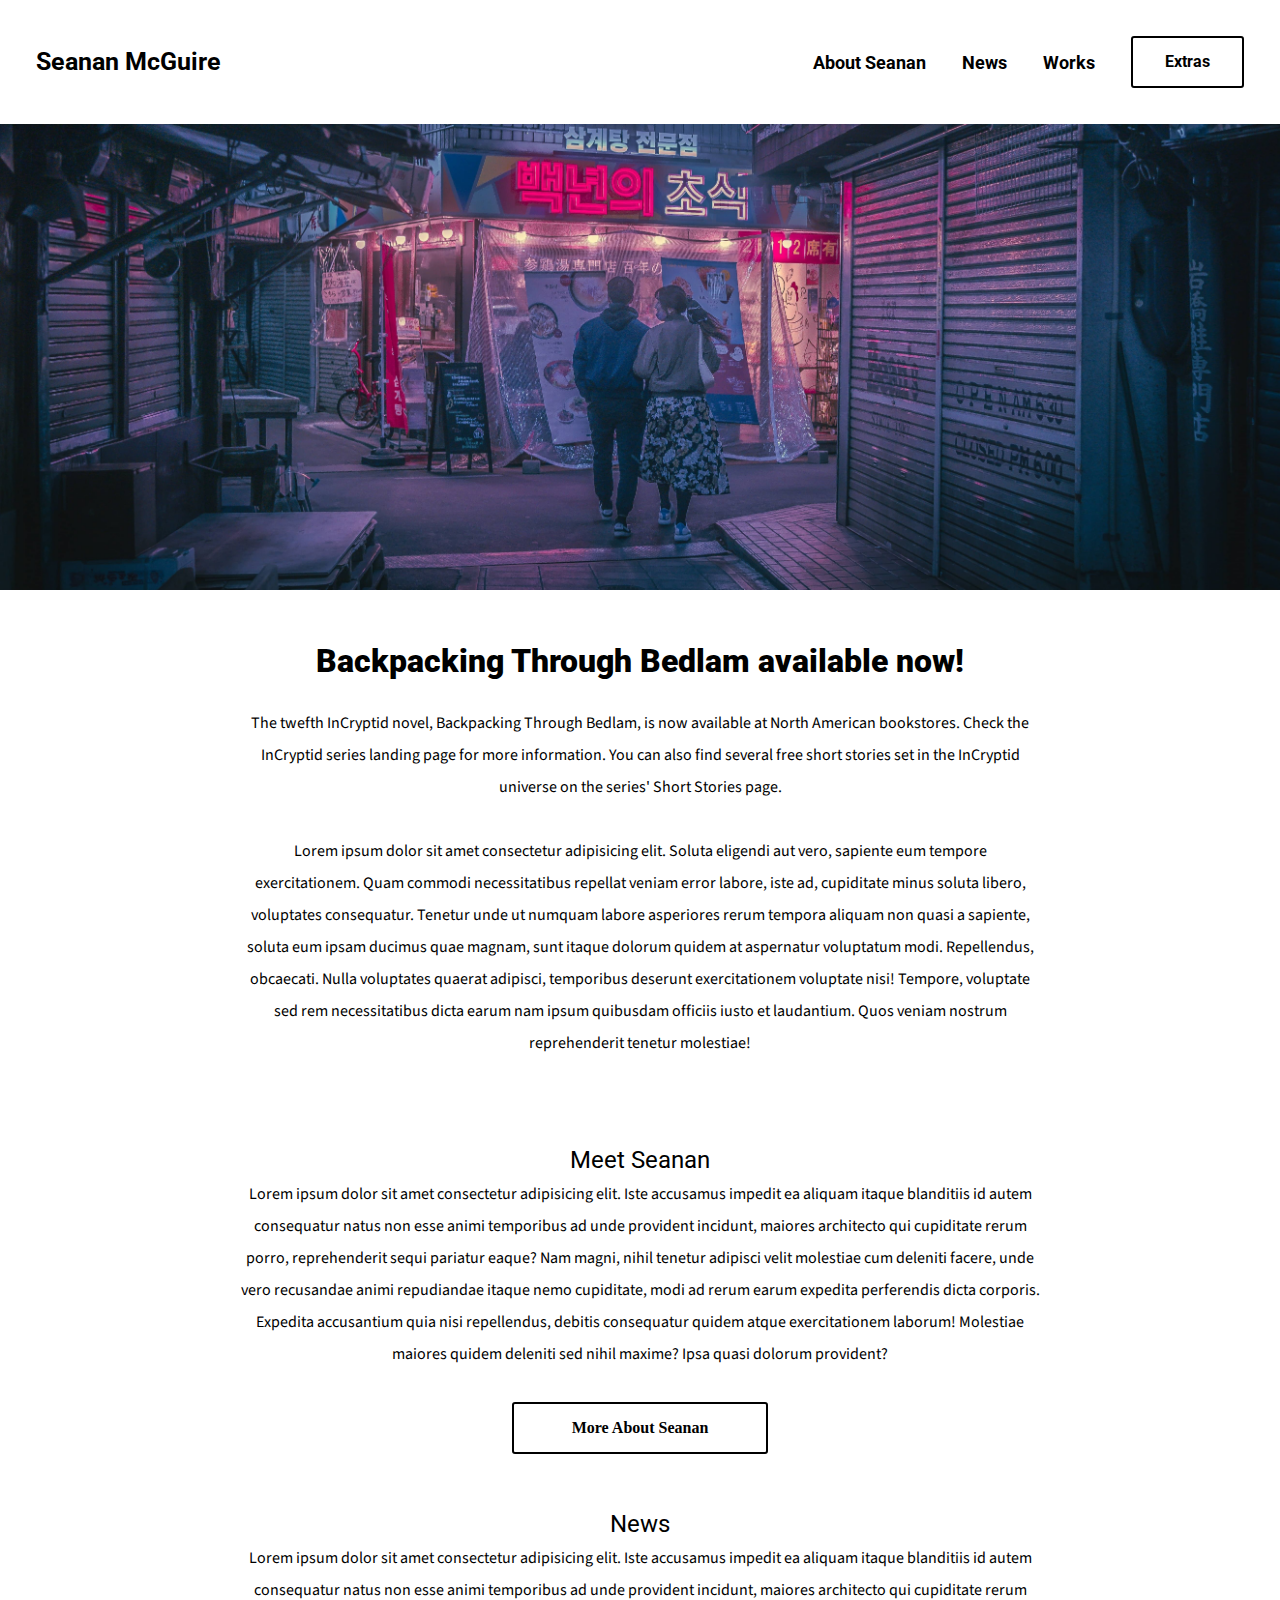
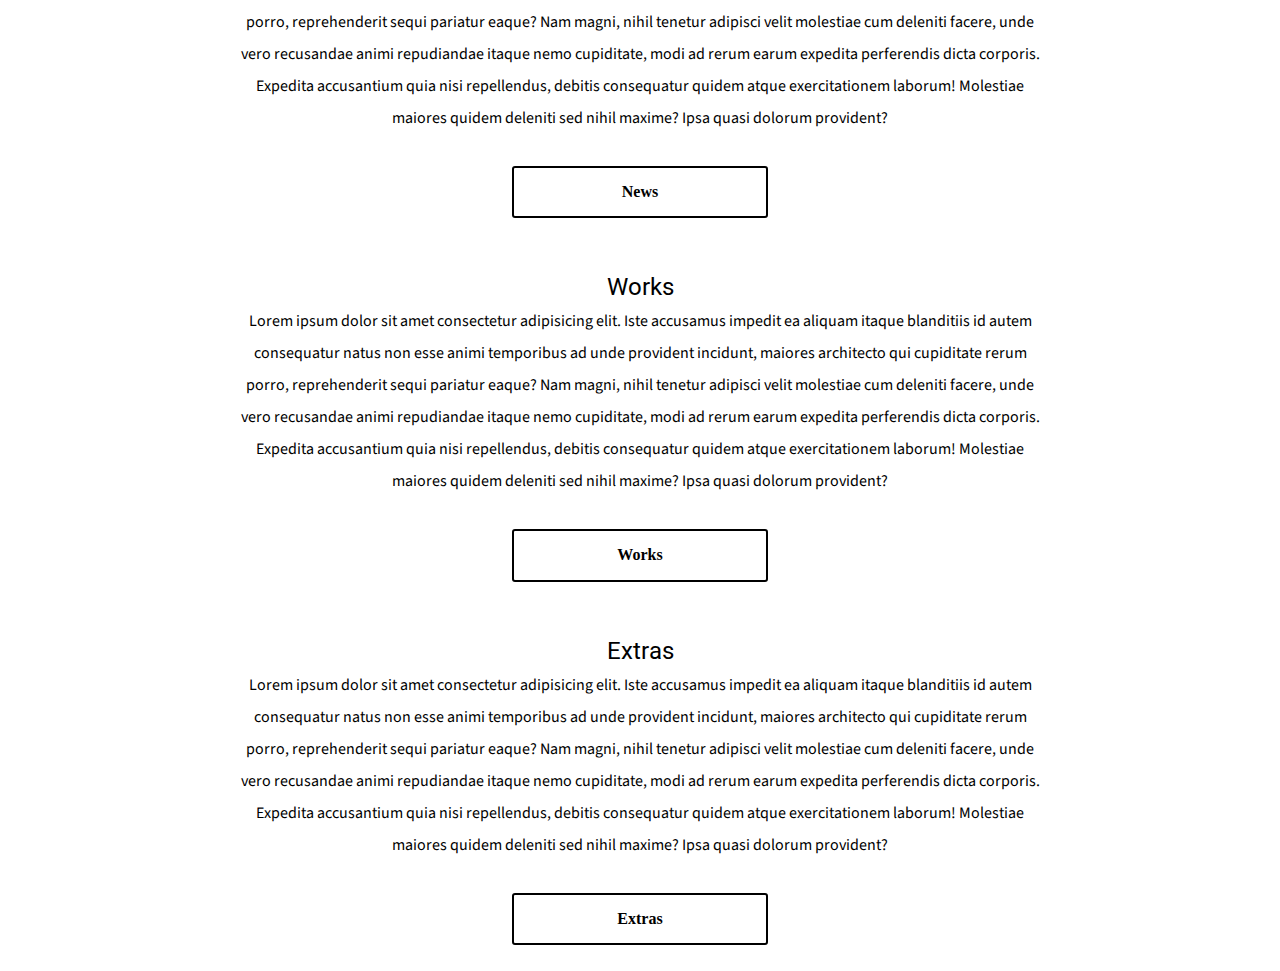
==== index.html @ 4445fff7 "more fonts added" ====
<!DOCTYPE html>
<html lang="en">
<head>
    <meta charset="UTF-8">
    <meta http-equiv="X-UA-Compatible" content="IE=edge">
    <meta name="viewport" content="width=device-width, initial-scale=1.0">
    <link rel="stylesheet" href="normalize.css">
    <link rel="stylesheet" href="style.css">
    <link rel="stylesheet" href="custom.css">
    <link rel="preconnect" href="https://fonts.googleapis.com">
    <link rel="preconnect" href="https://fonts.gstatic.com" crossorigin>
    <link href="https://fonts.googleapis.com/css2?family=Roboto:wght@400;900&family=Source+Sans+3:wght@300;400&display=swap" rel="stylesheet">
    <title>Seanan McGuire | Author</title>
</head>
<body>
    <div class="wrapper">
        
            <header>
                <div class="top-bar">
                    <h2 class="home"> <a href="index.html">Seanan McGuire</a></h2>
                    <nav class="desktop">
                        <li> <a href="about.html">About Seanan</a></li>
                        <li><a href="news.html">News</a></li>
                        <li><a href="works.html">Works</a></li>
                        <a href="extras.html"><button class="extras">Extras</button></a>
                    </nav>
                
              
        
                <!-- Hamburger for mobile layout -->
               
               <div class="hamburger-menu">
                   <input id="menu__toggle" type="checkbox" />
                      <label class="menu__btn" for="menu__toggle">
                         <span></span>
                      </label>
        
                      <ul class="menu__box">
                      <li><a class="menu__item" href="about.html">About Seanan</a></li>
                      <li><a class="menu__item" href="news.html">News</a></li>
                      <li><a class="menu__item" href="works.html">Works</a></li>
                      <li><a class="menu__item" href="extras.html">Extras</a></li>
                            </ul>
        
                      </div>
                    </div>
                
            </header>
        
            <section class="banners">
                <img src="assets/masahiro-miyagi-qCayic4GiwQ-unsplash.jpg" alt="backpacking book">
            </section>
    
            <section class="hero">
                <h1>Backpacking Through Bedlam available now!</h1>
                <p>The twefth InCryptid novel, Backpacking Through Bedlam, is now available at North American bookstores. Check the InCryptid series landing page for more information. You can also find several free short stories set in the InCryptid universe on the series' Short Stories page.</p>

                <p>Lorem ipsum dolor sit amet consectetur adipisicing elit. Soluta eligendi aut vero, sapiente eum tempore exercitationem. Quam commodi necessitatibus repellat veniam error labore, iste ad, cupiditate minus soluta libero, voluptates consequatur. Tenetur unde ut numquam labore asperiores rerum tempora aliquam non quasi a sapiente, soluta eum ipsam ducimus quae magnam, sunt itaque dolorum quidem at aspernatur voluptatum modi. Repellendus, obcaecati. Nulla voluptates quaerat adipisci, temporibus deserunt exercitationem voluptate nisi! Tempore, voluptate sed rem necessitatibus dicta earum nam ipsum quibusdam officiis iusto et laudantium. Quos veniam nostrum reprehenderit tenetur molestiae!</p>
            </section>
            <section class="hero">
                <h2>Meet Seanan</h2>
                <p>Lorem ipsum dolor sit amet consectetur adipisicing elit. Iste accusamus impedit ea aliquam itaque blanditiis id autem consequatur natus non esse animi temporibus ad unde provident incidunt, maiores architecto qui cupiditate rerum porro, reprehenderit sequi pariatur eaque? Nam magni, nihil tenetur adipisci velit molestiae cum deleniti facere, unde vero recusandae animi repudiandae itaque nemo cupiditate, modi ad rerum earum expedita perferendis dicta corporis. Expedita accusantium quia nisi repellendus, debitis consequatur quidem atque exercitationem laborum! Molestiae maiores quidem deleniti sed nihil maxime? Ipsa quasi dolorum provident?</p>
                <button class="linkage">More About Seanan</button>
            </section>
            <section class="hero">
                <h2>News</h2>
                <p>Lorem ipsum dolor sit amet consectetur adipisicing elit. Iste accusamus impedit ea aliquam itaque blanditiis id autem consequatur natus non esse animi temporibus ad unde provident incidunt, maiores architecto qui cupiditate rerum porro, reprehenderit sequi pariatur eaque? Nam magni, nihil tenetur adipisci velit molestiae cum deleniti facere, unde vero recusandae animi repudiandae itaque nemo cupiditate, modi ad rerum earum expedita perferendis dicta corporis. Expedita accusantium quia nisi repellendus, debitis consequatur quidem atque exercitationem laborum! Molestiae maiores quidem deleniti sed nihil maxime? Ipsa quasi dolorum provident?</p>
                <button class="linkage">News</button>
            </section>
            <section class="hero">
                <h2>Works</h2>
                <p>Lorem ipsum dolor sit amet consectetur adipisicing elit. Iste accusamus impedit ea aliquam itaque blanditiis id autem consequatur natus non esse animi temporibus ad unde provident incidunt, maiores architecto qui cupiditate rerum porro, reprehenderit sequi pariatur eaque? Nam magni, nihil tenetur adipisci velit molestiae cum deleniti facere, unde vero recusandae animi repudiandae itaque nemo cupiditate, modi ad rerum earum expedita perferendis dicta corporis. Expedita accusantium quia nisi repellendus, debitis consequatur quidem atque exercitationem laborum! Molestiae maiores quidem deleniti sed nihil maxime? Ipsa quasi dolorum provident?</p>
                <button class="linkage">Works</button>
            </section>
            <section class="hero">
                <h2>Extras</h2>
                <p>Lorem ipsum dolor sit amet consectetur adipisicing elit. Iste accusamus impedit ea aliquam itaque blanditiis id autem consequatur natus non esse animi temporibus ad unde provident incidunt, maiores architecto qui cupiditate rerum porro, reprehenderit sequi pariatur eaque? Nam magni, nihil tenetur adipisci velit molestiae cum deleniti facere, unde vero recusandae animi repudiandae itaque nemo cupiditate, modi ad rerum earum expedita perferendis dicta corporis. Expedita accusantium quia nisi repellendus, debitis consequatur quidem atque exercitationem laborum! Molestiae maiores quidem deleniti sed nihil maxime? Ipsa quasi dolorum provident?</p>
                <button class="linkage">Extras</button>
            </section>
        
        
       
    </div>
 
    
    
</body>
</html>
---- style.css ----
/* Universal Style elements */










 /* Andy Bell and Kevin Powell reset styling */
/* Box sizing rules */
*,
*::before,
*::after {
  box-sizing: border-box;
}

/* Remove default margin */
* {
  margin: 0;
  padding: 0;
  font: inherit;
}

/* Remove list styles on ul, ol elements with a list role, which suggests default styling will be removed */
ul[role='list'],
ol[role='list'] {
  list-style: none;
}

/* Set core root defaults */
html:focus-within {
  scroll-behavior: smooth;
}

html, 
body {
    height: 100%;
}

/* Set core body defaults */
body {
  text-rendering: optimizeSpeed;
  line-height: 1.5;
}

/* A elements that don't have a class get default styles */
a:not([class]) {
  text-decoration-skip-ink: auto;
}

/* Make images easier to work with */
img,
picture,
svg {
  max-width: 100%;
  display: block;
}



/* Remove all animations, transitions and smooth scroll for people that prefer not to see them */
@media (prefers-reduced-motion: reduce) {
  html:focus-within {
   scroll-behavior: auto;
  }
  
  *,
  *::before,
  *::after {
    animation-duration: 0.01ms !important;
    animation-iteration-count: 1 !important;
    transition-duration: 0.01ms !important;
    scroll-behavior: auto !important;
  }
}









/*          MEDIA      QUERIES     */
---- custom.css ----
.wrapper{
  
  --primary-display: 'Roboto', sans-serif;
  --primary-body: 'Source Sans 3', sans-serif;
    background-color: white;
    width:100vw;
}

*.wrapper{
  display:flex;
  flex-direction: column;
  /* align-items: center; */
}

h1{
  font-size: xx-large;
  font-family: var(--primary-display);
  font-weight: 900;
}

h2{
  font-size: x-large;
  font-family: var(--primary-display);

}

header{
    display:flex;
    padding: 1em 2em;
    max-width: 100vw;
    font-size: large;
    font-weight: bold;
    font-family: var(--primary-display);
    padding: 2em;
}

button{
  background-color: white; 
  border: solid 2px;
  border-radius: 3px;
  color: black;
  padding: 15px 32px;
  text-align: center;
  text-decoration: none;
  display: inline-block;
  font-size: 16px;
}

button:hover {
  background-color: black; 
  border: solid 2px;
  border-radius: 3px;
  color: white;
  padding: 15px 32px;
  text-align: center;
  text-decoration: none;
  display: inline-block;
  font-size: 16px;
}

button.linkage{
  font-weight: bold;
  width: 20vw;
  margin: auto;
}

.extras{
  margin:0;
  align-self: center;
}

.top-bar{
  display:flex;
  width:100vw;
  align-items: center;
  justify-content: space-between;
 
}

nav{
    display:flex;
    align-items: center;
    gap: 2em;
}

li{
    list-style-type: none;
}

a{
  text-decoration: none;
  color:black;
}

a:hover{
  color:#4CAF50;
}

a:visted{
  color:gray;
}

.home{
    font-size: 25px;
 
}

.hamburger-menu{
    display: none;
}

#menu__toggle {
  opacity: 0;
}
#menu__toggle:checked + .menu__btn > span {
  transform: rotate(45deg);
}
#menu__toggle:checked + .menu__btn > span::before {
  top: 0;
  transform: rotate(0deg);
}
#menu__toggle:checked + .menu__btn > span::after {
  top: 0;
  transform: rotate(90deg);
}


.menu__btn {
  position: fixed;
  top: 20px;
  right: 20px;
  width: 26px;
  height: 26px;
  cursor: pointer;
  z-index: 1;
}
.menu__btn > span,
.menu__btn > span::before,
.menu__btn > span::after {
  display: block;
  position: absolute;
  width: 100%;
  height: 2px;
  background-color: #616161;
  transition-duration: .25s;
}
.menu__btn > span::before {
  content: '';
  top: -8px;
}
.menu__btn > span::after {
  content: '';
  top: 8px;
}
.menu__box {
  display: block;
  position: fixed;
  top: 0;
  left: -100%;
  width: 100vw;
  height: 100%;
  margin: 0;
  padding: 80px 0;
  list-style: none;
  background-color: #ECEFF1;
  box-shadow: 2px 2px 6px rgba(0, 0, 0, .4);
  transition-duration: .25s;
}
.menu__item {
  display: block;
  padding: 12px 24px;
  color: #333;
  font-family: 'Roboto', sans-serif;
  font-size: 20px;
  /* font-weight: 600; */
  text-decoration: none;
  transition-duration: .25s;
}
.menu__item:hover {
  background-color: #CFD8DC;
  
}


/*  H E R O     B A N N E R  */

.banners{
  max-width: 100vw;
  display: block;
  margin-left: auto;
  margin-right: auto;
  
}

/*    H E R O     S E C T I O N     */
.hero{
  display:flex;
  flex-direction: column;
  text-align: center;
  padding: 2% 10%;
}

p{
  margin-bottom: 3em;
  line-height: 2em;
  max-width: 800px;
  margin: auto;
  text-align: center;
  padding-bottom: 2em;
  font-family: var(--primary-body);
}

/* M E D I A     Q U E R I E S */

@media only screen and (max-width: 790px) {
 
.desktop{
    display:none;
}
    /* Hamburger Menu */
 
.hamburger-menu{
    display: flex;
    height: 5vh;
    z-index: 1;
    
}

.top-bar{
  align-items: center;
}

.banners{
  max-width: 100vw;
  display: block;
  margin-left: auto;
  margin-right: auto;
}

.hero{
  display:flex;
  flex-direction: column;
  text-align: center;
  padding: 2% 5%;
}


#menu__toggle {
  opacity: 0;
}
#menu__toggle:checked + .menu__btn > span {
  transform: rotate(45deg);
}
#menu__toggle:checked + .menu__btn > span::before {
  top: 0;
  transform: rotate(0deg);
}
#menu__toggle:checked + .menu__btn > span::after {
  top: 0;
  transform: rotate(90deg);
}
#menu__toggle:checked ~ .menu__box {
  left: 0 !important;
}
.menu__btn {
  position: fixed;
  top: 50px;
  right: 20px;
  width: 26px;
  height: 26px;
  cursor: pointer;
  z-index: 1;
 
}
.menu__btn > span,
.menu__btn > span::before,
.menu__btn > span::after {
  display: block;
  position: absolute;
  width: 100%;
  height: 2px;
  background-color: #616161;
  transition-duration: .25s;
}
.menu__btn > span::before {
  content: '';
  top: -8px;
}
.menu__btn > span::after {
  content: '';
  top: 8px;
  
}
.menu__box {
  display: block;
  position: fixed;
  top: 0;
  left: -100%;
  width: 100vw;
  height: 100vh;
  margin: 0;
  padding: 80px 0;
  list-style: none;
  background-color: white;
  box-shadow: 2px 2px 6px rgba(0, 0, 0, .4);
  transition-duration: .25s;

}

.menu__item {
  display: block;
  padding: 12px 24px;
  color: #333;
  /* font-family: var(--primary-body-ff); */
  font-size: 20px;
  /* font-weight: 600; */
  text-decoration: none;
  transition-duration: .25s;
}
.menu__item:hover {
  /* background-color: var(--clr-tan); */
  color:black;
 
}

.menu__item::after {
  visibility: none;
}


}
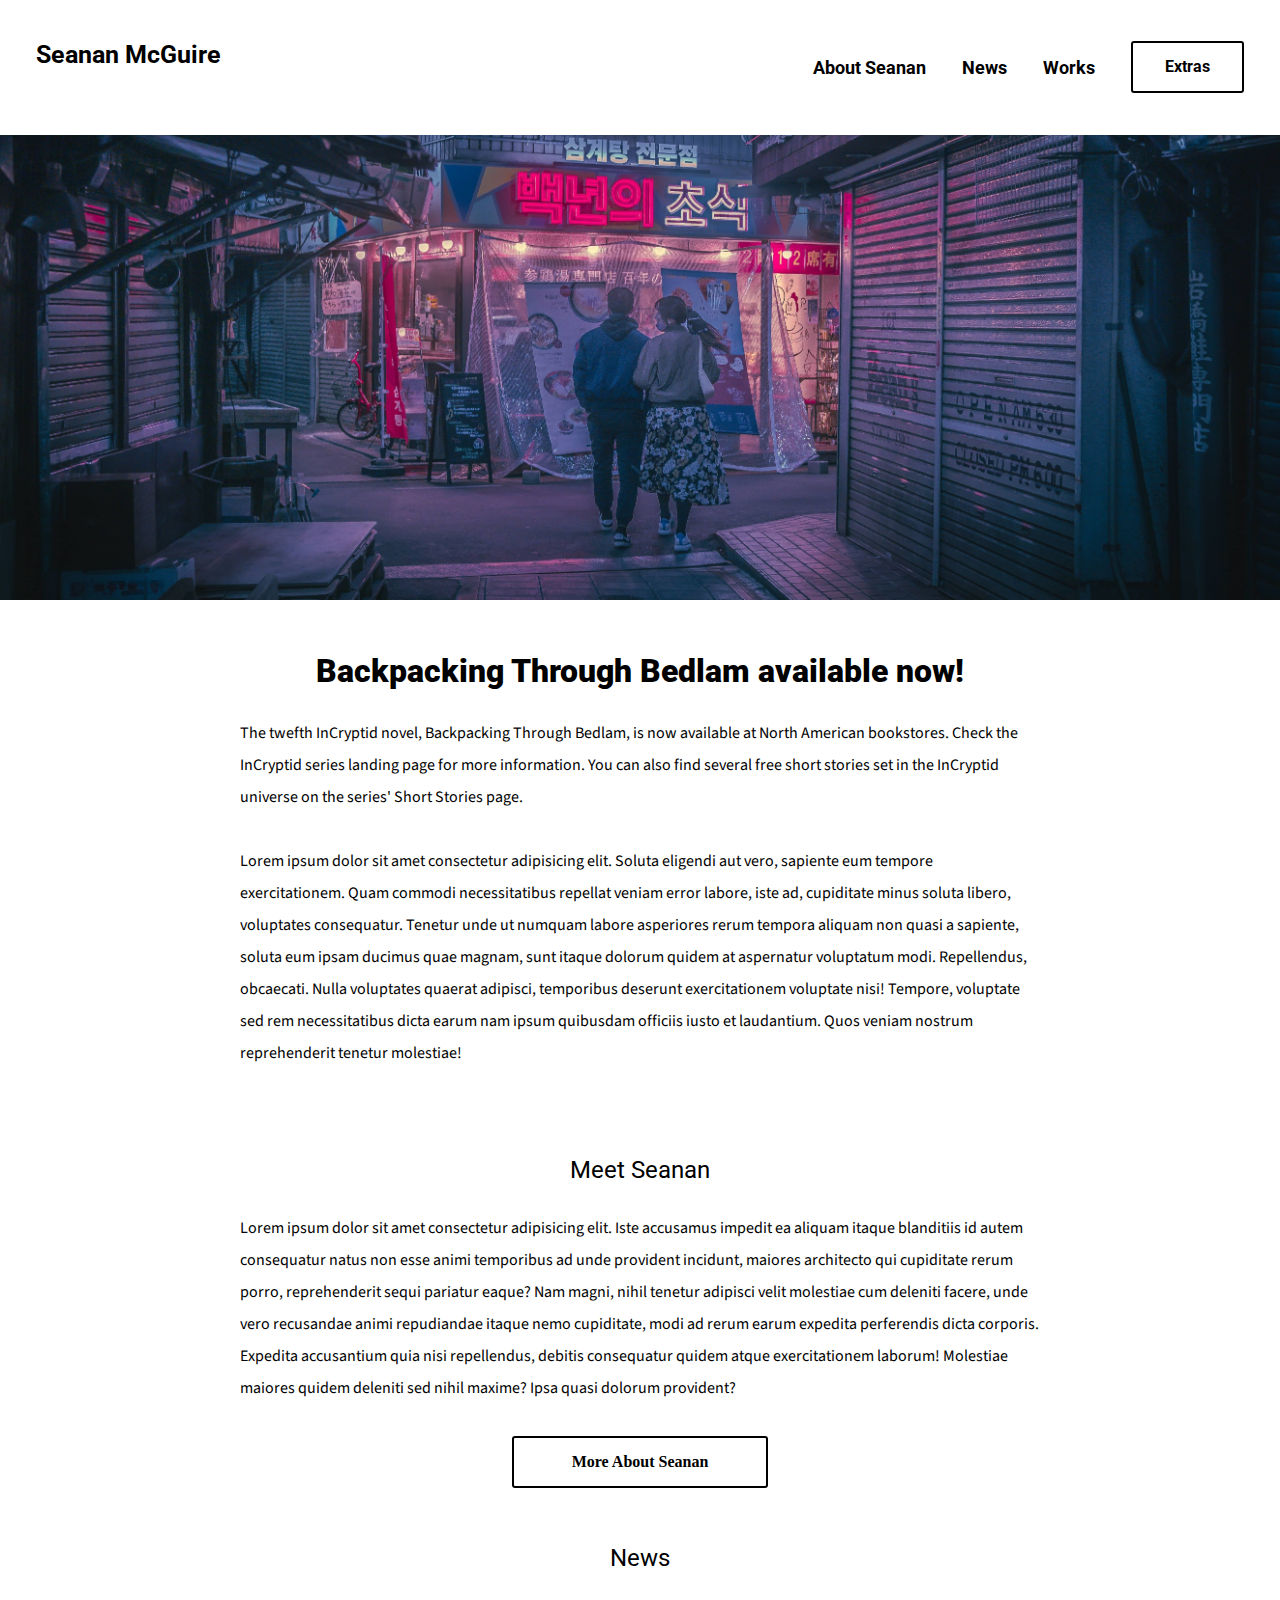
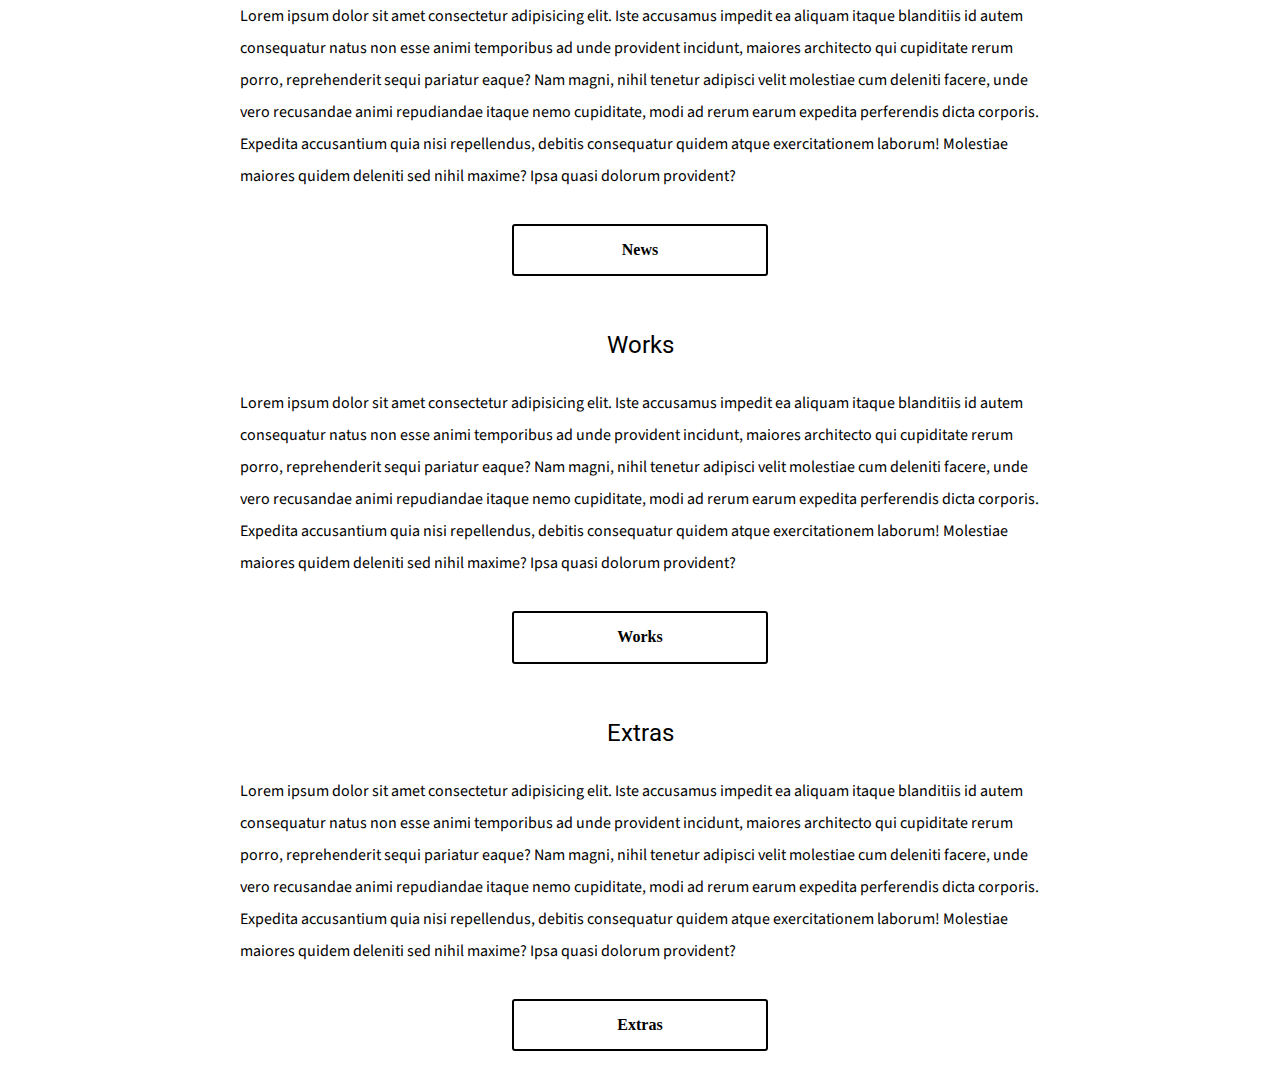
==== commit 383655b6: "linkage" ====
--- a/index.html
+++ b/index.html
@@ -60,22 +60,22 @@
             <section class="hero">
                 <h2>Meet Seanan</h2>
                 <p>Lorem ipsum dolor sit amet consectetur adipisicing elit. Iste accusamus impedit ea aliquam itaque blanditiis id autem consequatur natus non esse animi temporibus ad unde provident incidunt, maiores architecto qui cupiditate rerum porro, reprehenderit sequi pariatur eaque? Nam magni, nihil tenetur adipisci velit molestiae cum deleniti facere, unde vero recusandae animi repudiandae itaque nemo cupiditate, modi ad rerum earum expedita perferendis dicta corporis. Expedita accusantium quia nisi repellendus, debitis consequatur quidem atque exercitationem laborum! Molestiae maiores quidem deleniti sed nihil maxime? Ipsa quasi dolorum provident?</p>
-                <button class="linkage">More About Seanan</button>
+                 <a href="about.html"><button class="linkage">More About Seanan</button></a> 
             </section>
             <section class="hero">
                 <h2>News</h2>
                 <p>Lorem ipsum dolor sit amet consectetur adipisicing elit. Iste accusamus impedit ea aliquam itaque blanditiis id autem consequatur natus non esse animi temporibus ad unde provident incidunt, maiores architecto qui cupiditate rerum porro, reprehenderit sequi pariatur eaque? Nam magni, nihil tenetur adipisci velit molestiae cum deleniti facere, unde vero recusandae animi repudiandae itaque nemo cupiditate, modi ad rerum earum expedita perferendis dicta corporis. Expedita accusantium quia nisi repellendus, debitis consequatur quidem atque exercitationem laborum! Molestiae maiores quidem deleniti sed nihil maxime? Ipsa quasi dolorum provident?</p>
-                <button class="linkage">News</button>
+                <a href="news.html"><button class="linkage">News</button></a> 
             </section>
             <section class="hero">
                 <h2>Works</h2>
                 <p>Lorem ipsum dolor sit amet consectetur adipisicing elit. Iste accusamus impedit ea aliquam itaque blanditiis id autem consequatur natus non esse animi temporibus ad unde provident incidunt, maiores architecto qui cupiditate rerum porro, reprehenderit sequi pariatur eaque? Nam magni, nihil tenetur adipisci velit molestiae cum deleniti facere, unde vero recusandae animi repudiandae itaque nemo cupiditate, modi ad rerum earum expedita perferendis dicta corporis. Expedita accusantium quia nisi repellendus, debitis consequatur quidem atque exercitationem laborum! Molestiae maiores quidem deleniti sed nihil maxime? Ipsa quasi dolorum provident?</p>
-                <button class="linkage">Works</button>
+                <a href="works.html"><button class="linkage">Works</button></a> 
             </section>
             <section class="hero">
                 <h2>Extras</h2>
                 <p>Lorem ipsum dolor sit amet consectetur adipisicing elit. Iste accusamus impedit ea aliquam itaque blanditiis id autem consequatur natus non esse animi temporibus ad unde provident incidunt, maiores architecto qui cupiditate rerum porro, reprehenderit sequi pariatur eaque? Nam magni, nihil tenetur adipisci velit molestiae cum deleniti facere, unde vero recusandae animi repudiandae itaque nemo cupiditate, modi ad rerum earum expedita perferendis dicta corporis. Expedita accusantium quia nisi repellendus, debitis consequatur quidem atque exercitationem laborum! Molestiae maiores quidem deleniti sed nihil maxime? Ipsa quasi dolorum provident?</p>
-                <button class="linkage">Extras</button>
+                <a href="extras.html"><button class="linkage">Extras</button></a> 
             </section>
         
         
--- a/custom.css
+++ b/custom.css
@@ -21,6 +21,7 @@
 h2{
   font-size: x-large;
   font-family: var(--primary-display);
+  padding-bottom: 1em;
 
 }
 
@@ -205,7 +206,7 @@
   line-height: 2em;
   max-width: 800px;
   margin: auto;
-  text-align: center;
+  text-align: left;
   padding-bottom: 2em;
   font-family: var(--primary-body);
 }
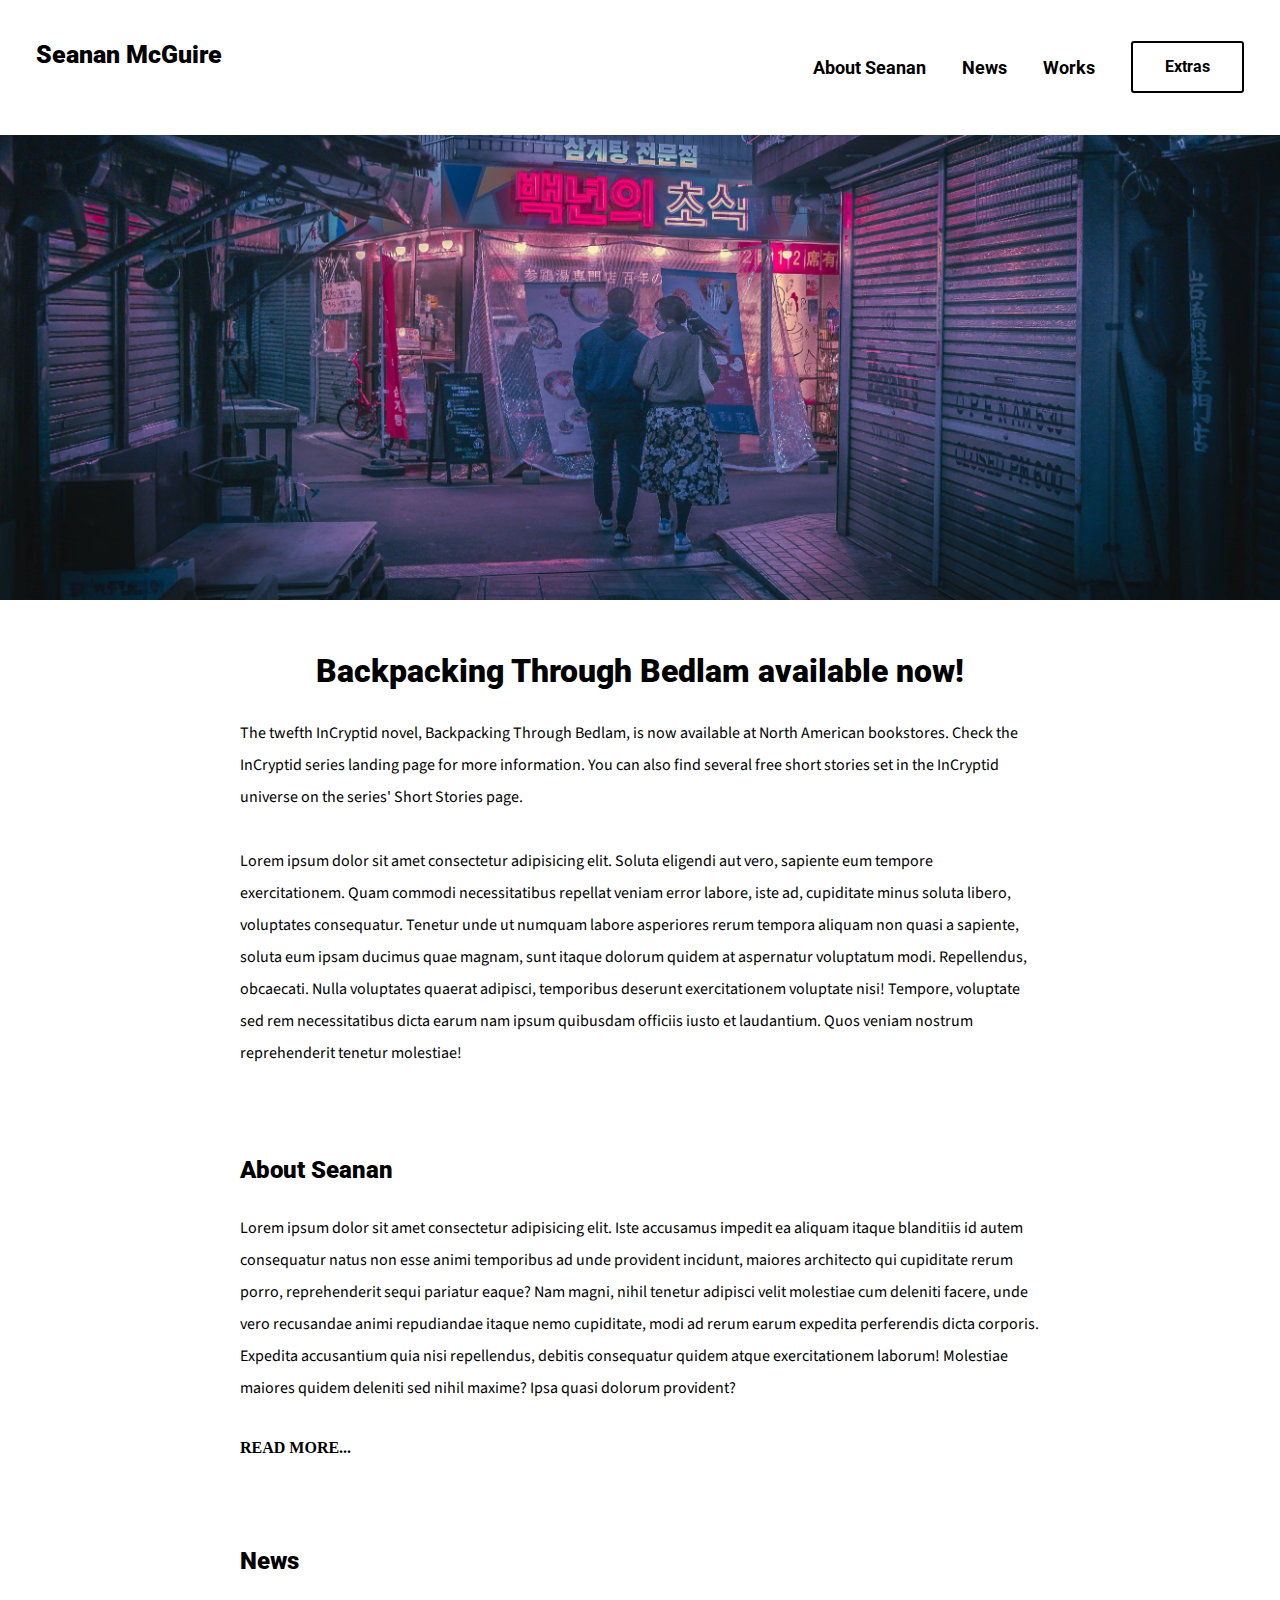
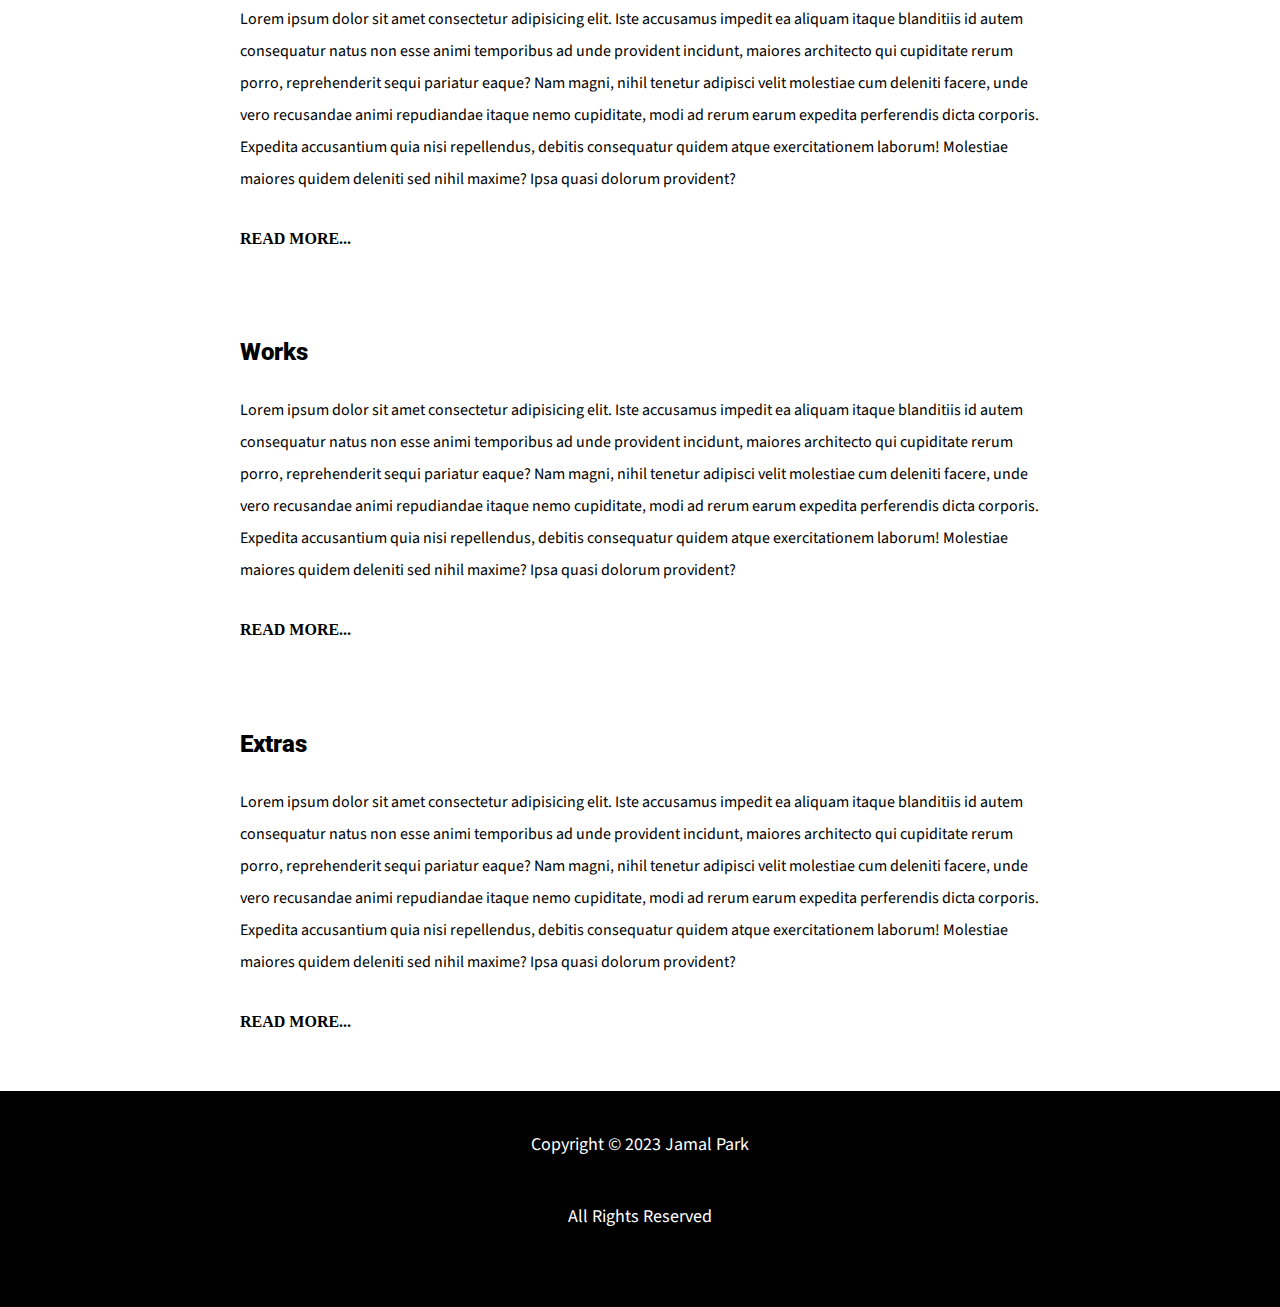
==== commit 09ac8457: "added footer and works list" ====
--- a/index.html
+++ b/index.html
@@ -57,27 +57,30 @@
 
                 <p>Lorem ipsum dolor sit amet consectetur adipisicing elit. Soluta eligendi aut vero, sapiente eum tempore exercitationem. Quam commodi necessitatibus repellat veniam error labore, iste ad, cupiditate minus soluta libero, voluptates consequatur. Tenetur unde ut numquam labore asperiores rerum tempora aliquam non quasi a sapiente, soluta eum ipsam ducimus quae magnam, sunt itaque dolorum quidem at aspernatur voluptatum modi. Repellendus, obcaecati. Nulla voluptates quaerat adipisci, temporibus deserunt exercitationem voluptate nisi! Tempore, voluptate sed rem necessitatibus dicta earum nam ipsum quibusdam officiis iusto et laudantium. Quos veniam nostrum reprehenderit tenetur molestiae!</p>
             </section>
-            <section class="hero">
-                <h2>Meet Seanan</h2>
+            <section class="samples">
+                <h2>About Seanan</h2>
                 <p>Lorem ipsum dolor sit amet consectetur adipisicing elit. Iste accusamus impedit ea aliquam itaque blanditiis id autem consequatur natus non esse animi temporibus ad unde provident incidunt, maiores architecto qui cupiditate rerum porro, reprehenderit sequi pariatur eaque? Nam magni, nihil tenetur adipisci velit molestiae cum deleniti facere, unde vero recusandae animi repudiandae itaque nemo cupiditate, modi ad rerum earum expedita perferendis dicta corporis. Expedita accusantium quia nisi repellendus, debitis consequatur quidem atque exercitationem laborum! Molestiae maiores quidem deleniti sed nihil maxime? Ipsa quasi dolorum provident?</p>
-                 <a href="about.html"><button class="linkage">More About Seanan</button></a> 
+                 <a href="about.html" class="readmore">READ MORE...</a> 
             </section>
-            <section class="hero">
+            <section class="samples">
                 <h2>News</h2>
                 <p>Lorem ipsum dolor sit amet consectetur adipisicing elit. Iste accusamus impedit ea aliquam itaque blanditiis id autem consequatur natus non esse animi temporibus ad unde provident incidunt, maiores architecto qui cupiditate rerum porro, reprehenderit sequi pariatur eaque? Nam magni, nihil tenetur adipisci velit molestiae cum deleniti facere, unde vero recusandae animi repudiandae itaque nemo cupiditate, modi ad rerum earum expedita perferendis dicta corporis. Expedita accusantium quia nisi repellendus, debitis consequatur quidem atque exercitationem laborum! Molestiae maiores quidem deleniti sed nihil maxime? Ipsa quasi dolorum provident?</p>
-                <a href="news.html"><button class="linkage">News</button></a> 
+                <a href="news.html" class="readmore">READ MORE...</a> 
             </section>
-            <section class="hero">
+            <section class="samples">
                 <h2>Works</h2>
                 <p>Lorem ipsum dolor sit amet consectetur adipisicing elit. Iste accusamus impedit ea aliquam itaque blanditiis id autem consequatur natus non esse animi temporibus ad unde provident incidunt, maiores architecto qui cupiditate rerum porro, reprehenderit sequi pariatur eaque? Nam magni, nihil tenetur adipisci velit molestiae cum deleniti facere, unde vero recusandae animi repudiandae itaque nemo cupiditate, modi ad rerum earum expedita perferendis dicta corporis. Expedita accusantium quia nisi repellendus, debitis consequatur quidem atque exercitationem laborum! Molestiae maiores quidem deleniti sed nihil maxime? Ipsa quasi dolorum provident?</p>
-                <a href="works.html"><button class="linkage">Works</button></a> 
+                <a href="works.html" class="readmore">READ MORE...</a> 
             </section>
-            <section class="hero">
+            <section class="samples">
                 <h2>Extras</h2>
                 <p>Lorem ipsum dolor sit amet consectetur adipisicing elit. Iste accusamus impedit ea aliquam itaque blanditiis id autem consequatur natus non esse animi temporibus ad unde provident incidunt, maiores architecto qui cupiditate rerum porro, reprehenderit sequi pariatur eaque? Nam magni, nihil tenetur adipisci velit molestiae cum deleniti facere, unde vero recusandae animi repudiandae itaque nemo cupiditate, modi ad rerum earum expedita perferendis dicta corporis. Expedita accusantium quia nisi repellendus, debitis consequatur quidem atque exercitationem laborum! Molestiae maiores quidem deleniti sed nihil maxime? Ipsa quasi dolorum provident?</p>
-                <a href="extras.html"><button class="linkage">Extras</button></a> 
+                <a href="extras.html" class="readmore">READ MORE...</a> 
             </section>
-        
+        <footer>
+            <p>Copyright © 2023 Jamal Park</p>
+            <p>All Rights Reserved</p> 
+        </footer>
         
        
     </div>
--- a/custom.css
+++ b/custom.css
@@ -2,7 +2,7 @@
   
   --primary-display: 'Roboto', sans-serif;
   --primary-body: 'Source Sans 3', sans-serif;
-    background-color: white;
+    /* background-color: rgb(252 248 247); */
     width:100vw;
 }
 
@@ -21,7 +21,9 @@
 h2{
   font-size: x-large;
   font-family: var(--primary-display);
+  font-weight: 900;
   padding-bottom: 1em;
+ 
 
 }
 
@@ -199,8 +201,23 @@
   flex-direction: column;
   text-align: center;
   padding: 2% 10%;
-}
-
+
+}
+
+.samples{
+  display:flex;
+  flex-direction: column;
+  text-align: left;
+  padding: 2% 10%;
+  max-width: 95vw;
+  margin-bottom: 2em;
+  align-self: center;
+
+}
+
+.readmore{
+  font-weight: 900;
+}
 p{
   margin-bottom: 3em;
   line-height: 2em;
@@ -211,6 +228,18 @@
   font-family: var(--primary-body);
 }
 
+/*    F O O T E R    */
+
+footer{
+  display: flex;
+  flex-direction: column;
+  background-color: black;
+  color: white;
+  padding: 2em;
+  font-size: large;
+  text-align: center;
+}
+
 /* M E D I A     Q U E R I E S */
 
 @media only screen and (max-width: 790px) {
@@ -245,6 +274,23 @@
   padding: 2% 5%;
 }
 
+.samples{
+  display:flex;
+  flex-direction: column;
+  text-align: left;
+  padding: 2% 5%;
+
+  max-width: 95vw;
+  margin-bottom: 2em;
+  align-self: center;
+
+}
+
+button.linkage{
+  font-weight: bold;
+  width: 150px;
+  margin: auto;
+}
 
 #menu__toggle {
   opacity: 0;
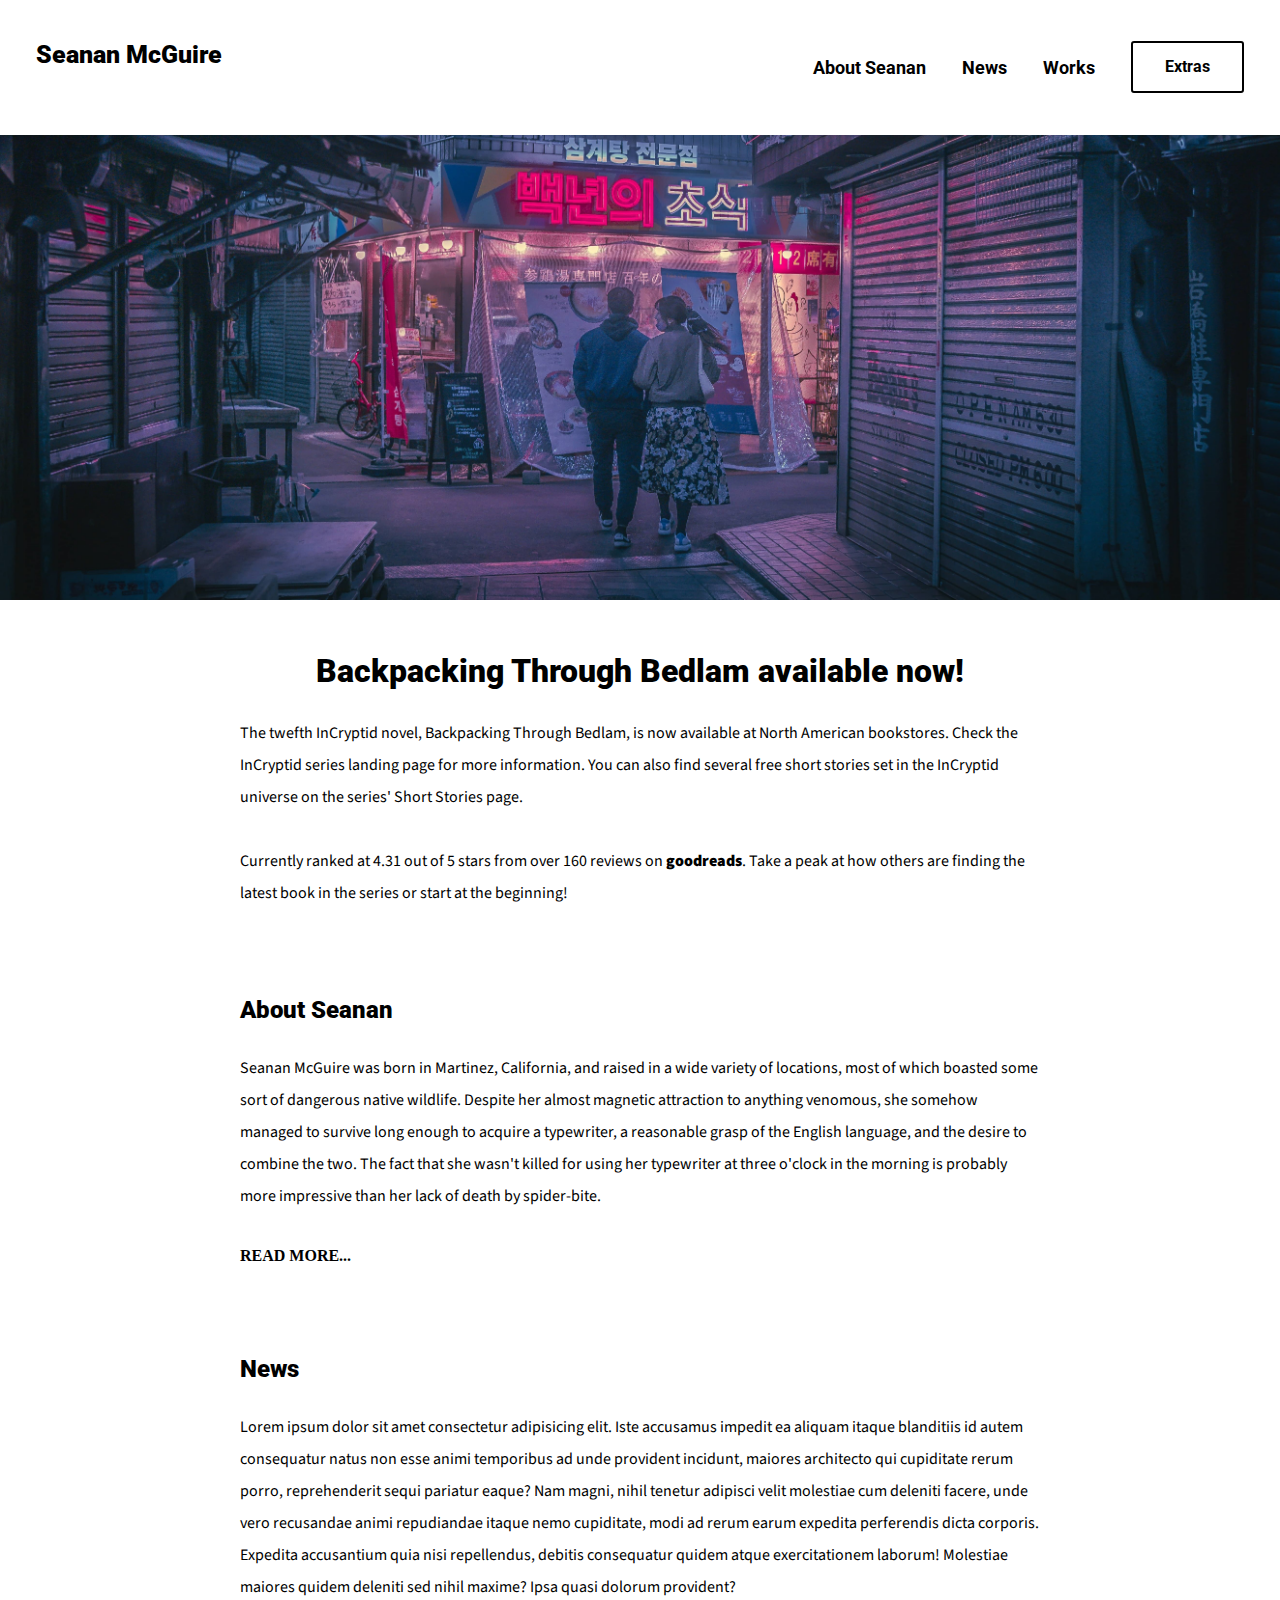
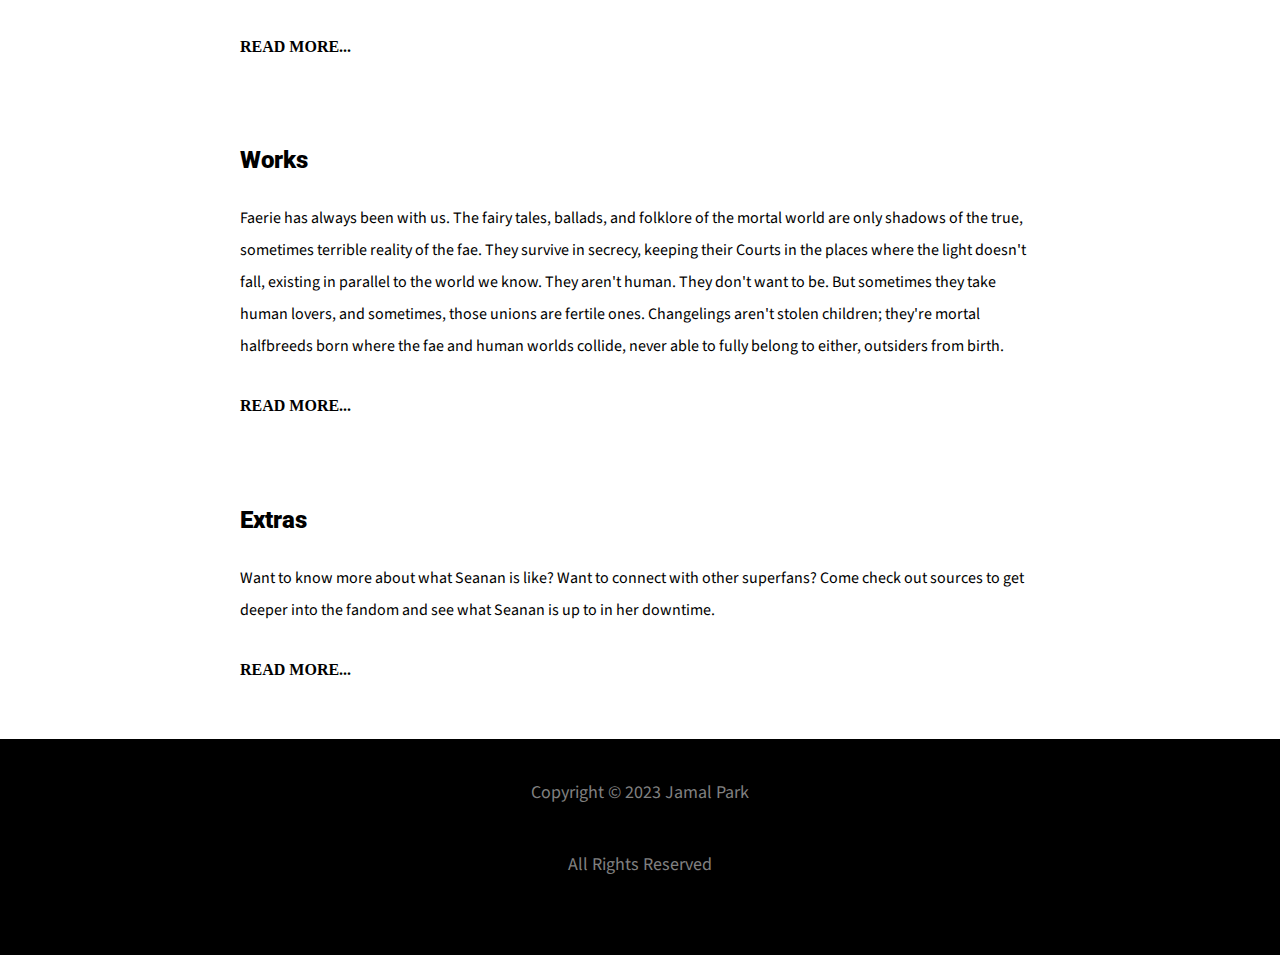
==== commit 0cf3f719: "updated links and more copy" ====
--- a/index.html
+++ b/index.html
@@ -55,11 +55,12 @@
                 <h1>Backpacking Through Bedlam available now!</h1>
                 <p>The twefth InCryptid novel, Backpacking Through Bedlam, is now available at North American bookstores. Check the InCryptid series landing page for more information. You can also find several free short stories set in the InCryptid universe on the series' Short Stories page.</p>
 
-                <p>Lorem ipsum dolor sit amet consectetur adipisicing elit. Soluta eligendi aut vero, sapiente eum tempore exercitationem. Quam commodi necessitatibus repellat veniam error labore, iste ad, cupiditate minus soluta libero, voluptates consequatur. Tenetur unde ut numquam labore asperiores rerum tempora aliquam non quasi a sapiente, soluta eum ipsam ducimus quae magnam, sunt itaque dolorum quidem at aspernatur voluptatum modi. Repellendus, obcaecati. Nulla voluptates quaerat adipisci, temporibus deserunt exercitationem voluptate nisi! Tempore, voluptate sed rem necessitatibus dicta earum nam ipsum quibusdam officiis iusto et laudantium. Quos veniam nostrum reprehenderit tenetur molestiae!</p>
+                <p>Currently ranked at 4.31 out of 5 stars from over 160 reviews on <a href="https://www.goodreads.com/book/show/61266478-backpacking-through-bedlam" class="readmore">goodreads</a>. Take a peak at how others are finding the latest book in the series or start at the beginning! 
+                </p>
             </section>
             <section class="samples">
                 <h2>About Seanan</h2>
-                <p>Lorem ipsum dolor sit amet consectetur adipisicing elit. Iste accusamus impedit ea aliquam itaque blanditiis id autem consequatur natus non esse animi temporibus ad unde provident incidunt, maiores architecto qui cupiditate rerum porro, reprehenderit sequi pariatur eaque? Nam magni, nihil tenetur adipisci velit molestiae cum deleniti facere, unde vero recusandae animi repudiandae itaque nemo cupiditate, modi ad rerum earum expedita perferendis dicta corporis. Expedita accusantium quia nisi repellendus, debitis consequatur quidem atque exercitationem laborum! Molestiae maiores quidem deleniti sed nihil maxime? Ipsa quasi dolorum provident?</p>
+                <p>Seanan McGuire was born in Martinez, California, and raised in a wide variety of locations, most of which boasted some sort of dangerous native wildlife. Despite her almost magnetic attraction to anything venomous, she somehow managed to survive long enough to acquire a typewriter, a reasonable grasp of the English language, and the desire to combine the two. The fact that she wasn't killed for using her typewriter at three o'clock in the morning is probably more impressive than her lack of death by spider-bite.</p>
                  <a href="about.html" class="readmore">READ MORE...</a> 
             </section>
             <section class="samples">
@@ -69,12 +70,12 @@
             </section>
             <section class="samples">
                 <h2>Works</h2>
-                <p>Lorem ipsum dolor sit amet consectetur adipisicing elit. Iste accusamus impedit ea aliquam itaque blanditiis id autem consequatur natus non esse animi temporibus ad unde provident incidunt, maiores architecto qui cupiditate rerum porro, reprehenderit sequi pariatur eaque? Nam magni, nihil tenetur adipisci velit molestiae cum deleniti facere, unde vero recusandae animi repudiandae itaque nemo cupiditate, modi ad rerum earum expedita perferendis dicta corporis. Expedita accusantium quia nisi repellendus, debitis consequatur quidem atque exercitationem laborum! Molestiae maiores quidem deleniti sed nihil maxime? Ipsa quasi dolorum provident?</p>
+                <p>Faerie has always been with us. The fairy tales, ballads, and folklore of the mortal world are only shadows of the true, sometimes terrible reality of the fae. They survive in secrecy, keeping their Courts in the places where the light doesn't fall, existing in parallel to the world we know. They aren't human. They don't want to be. But sometimes they take human lovers, and sometimes, those unions are fertile ones. Changelings aren't stolen children; they're mortal halfbreeds born where the fae and human worlds collide, never able to fully belong to either, outsiders from birth.</p>
                 <a href="works.html" class="readmore">READ MORE...</a> 
             </section>
             <section class="samples">
                 <h2>Extras</h2>
-                <p>Lorem ipsum dolor sit amet consectetur adipisicing elit. Iste accusamus impedit ea aliquam itaque blanditiis id autem consequatur natus non esse animi temporibus ad unde provident incidunt, maiores architecto qui cupiditate rerum porro, reprehenderit sequi pariatur eaque? Nam magni, nihil tenetur adipisci velit molestiae cum deleniti facere, unde vero recusandae animi repudiandae itaque nemo cupiditate, modi ad rerum earum expedita perferendis dicta corporis. Expedita accusantium quia nisi repellendus, debitis consequatur quidem atque exercitationem laborum! Molestiae maiores quidem deleniti sed nihil maxime? Ipsa quasi dolorum provident?</p>
+                <p>Want to know more about what Seanan is like? Want to connect with other superfans? Come check out sources to get deeper into the fandom and see what Seanan is up to in her downtime.</p>
                 <a href="extras.html" class="readmore">READ MORE...</a> 
             </section>
         <footer>
--- a/custom.css
+++ b/custom.css
@@ -234,7 +234,7 @@
   display: flex;
   flex-direction: column;
   background-color: black;
-  color: white;
+  color: gray;
   padding: 2em;
   font-size: large;
   text-align: center;
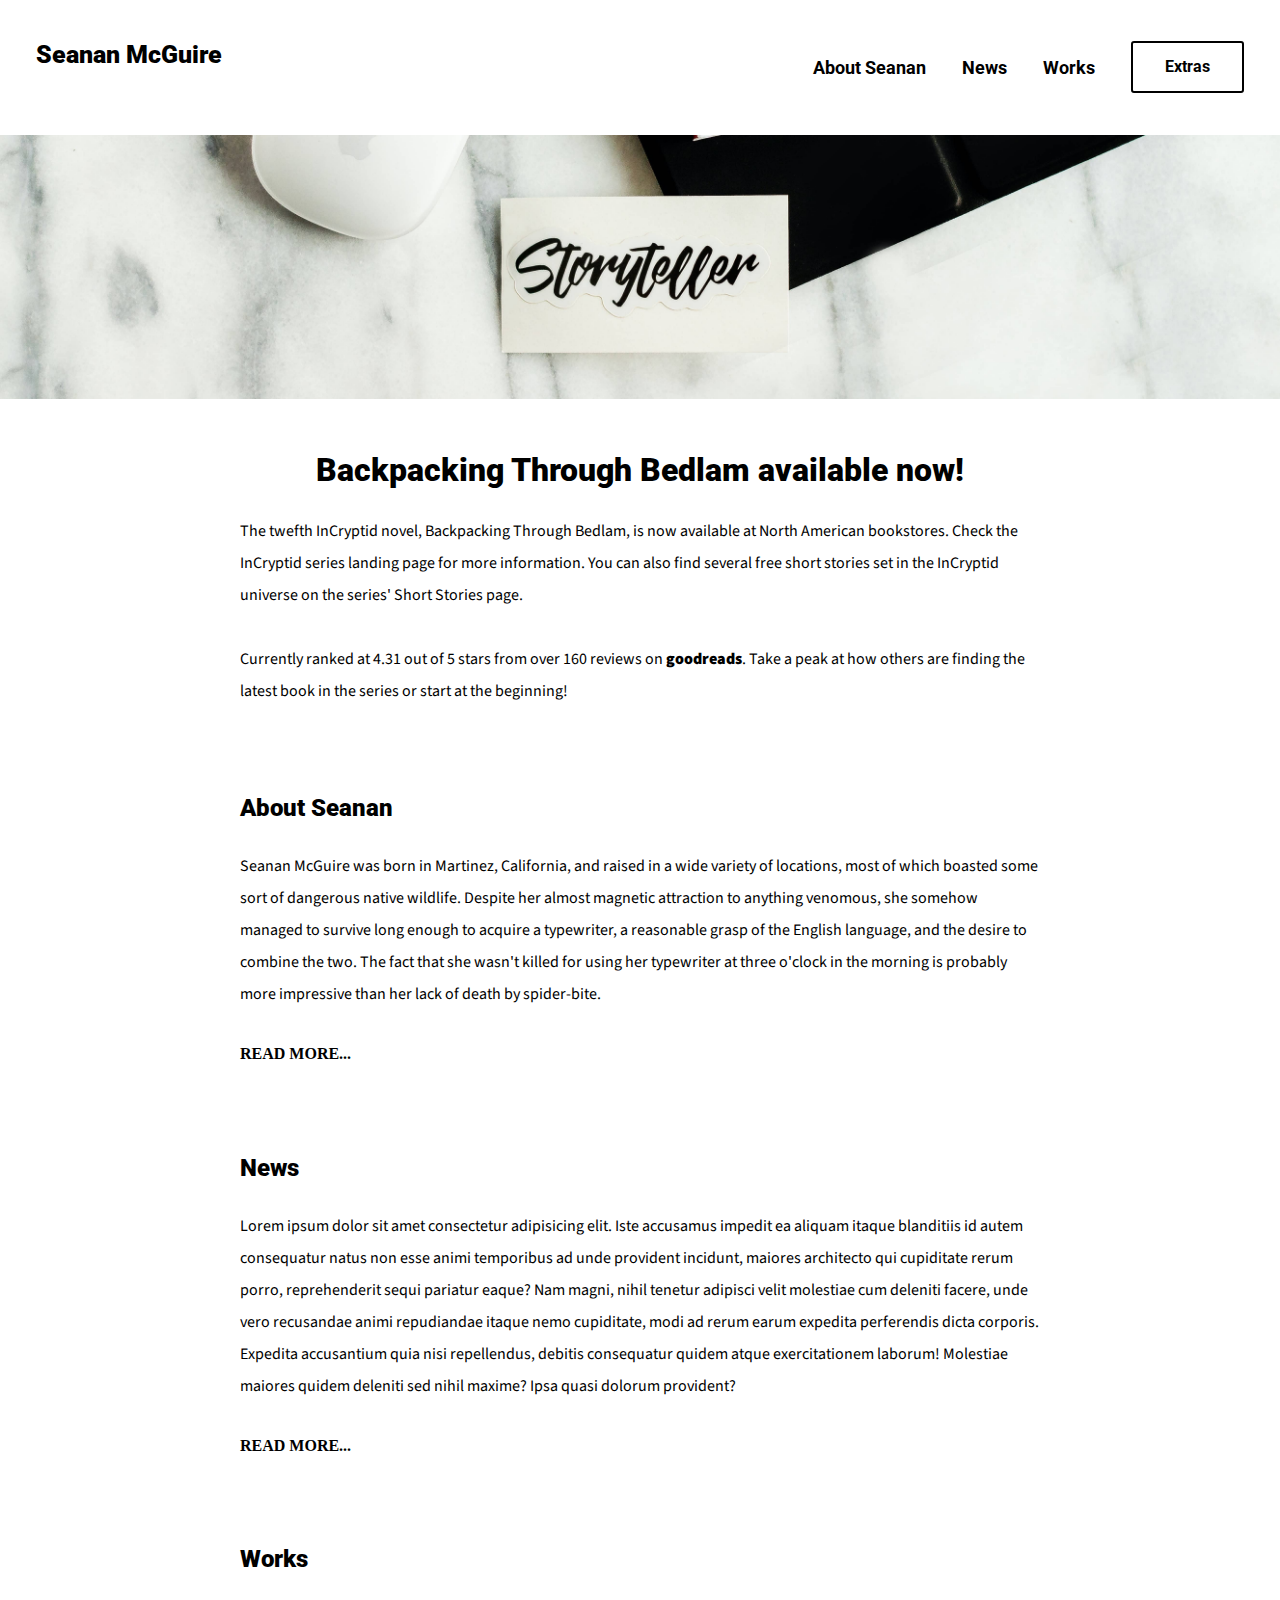
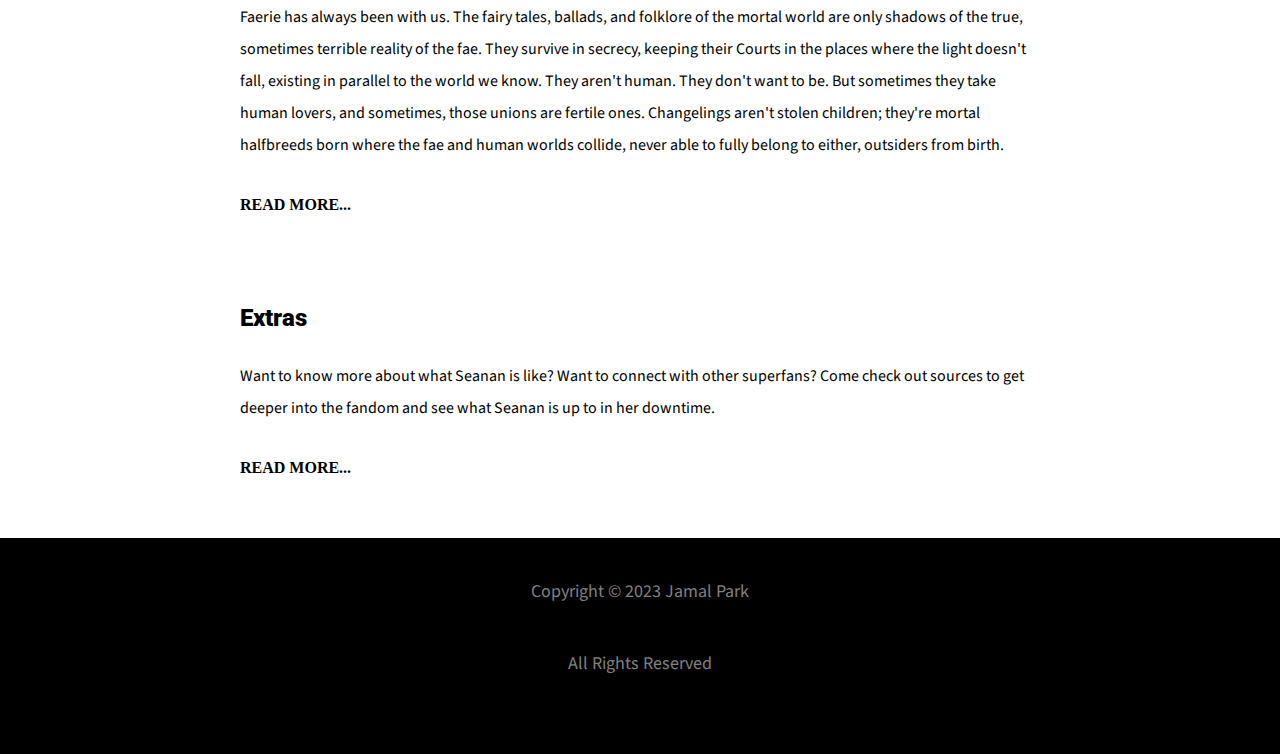
==== commit 15f44f0f: "better images" ====
--- a/index.html
+++ b/index.html
@@ -48,7 +48,7 @@
             </header>
         
             <section class="banners">
-                <img src="assets/masahiro-miyagi-qCayic4GiwQ-unsplash.jpg" alt="backpacking book">
+                <img src="assets/one.jpg" alt="pen">
             </section>
     
             <section class="hero">
--- a/custom.css
+++ b/custom.css
@@ -70,6 +70,7 @@
 .extras{
   margin:0;
   align-self: center;
+
 }
 
 .top-bar{
@@ -214,6 +215,11 @@
   align-self: center;
 
 }
+ol{
+  font-weight: 600;
+  font-style: italic;
+  line-height: 1.5em;
+}
 
 .readmore{
   font-weight: 900;
@@ -270,7 +276,7 @@
 .hero{
   display:flex;
   flex-direction: column;
-  text-align: center;
+  text-align: left;
   padding: 2% 5%;
 }
 
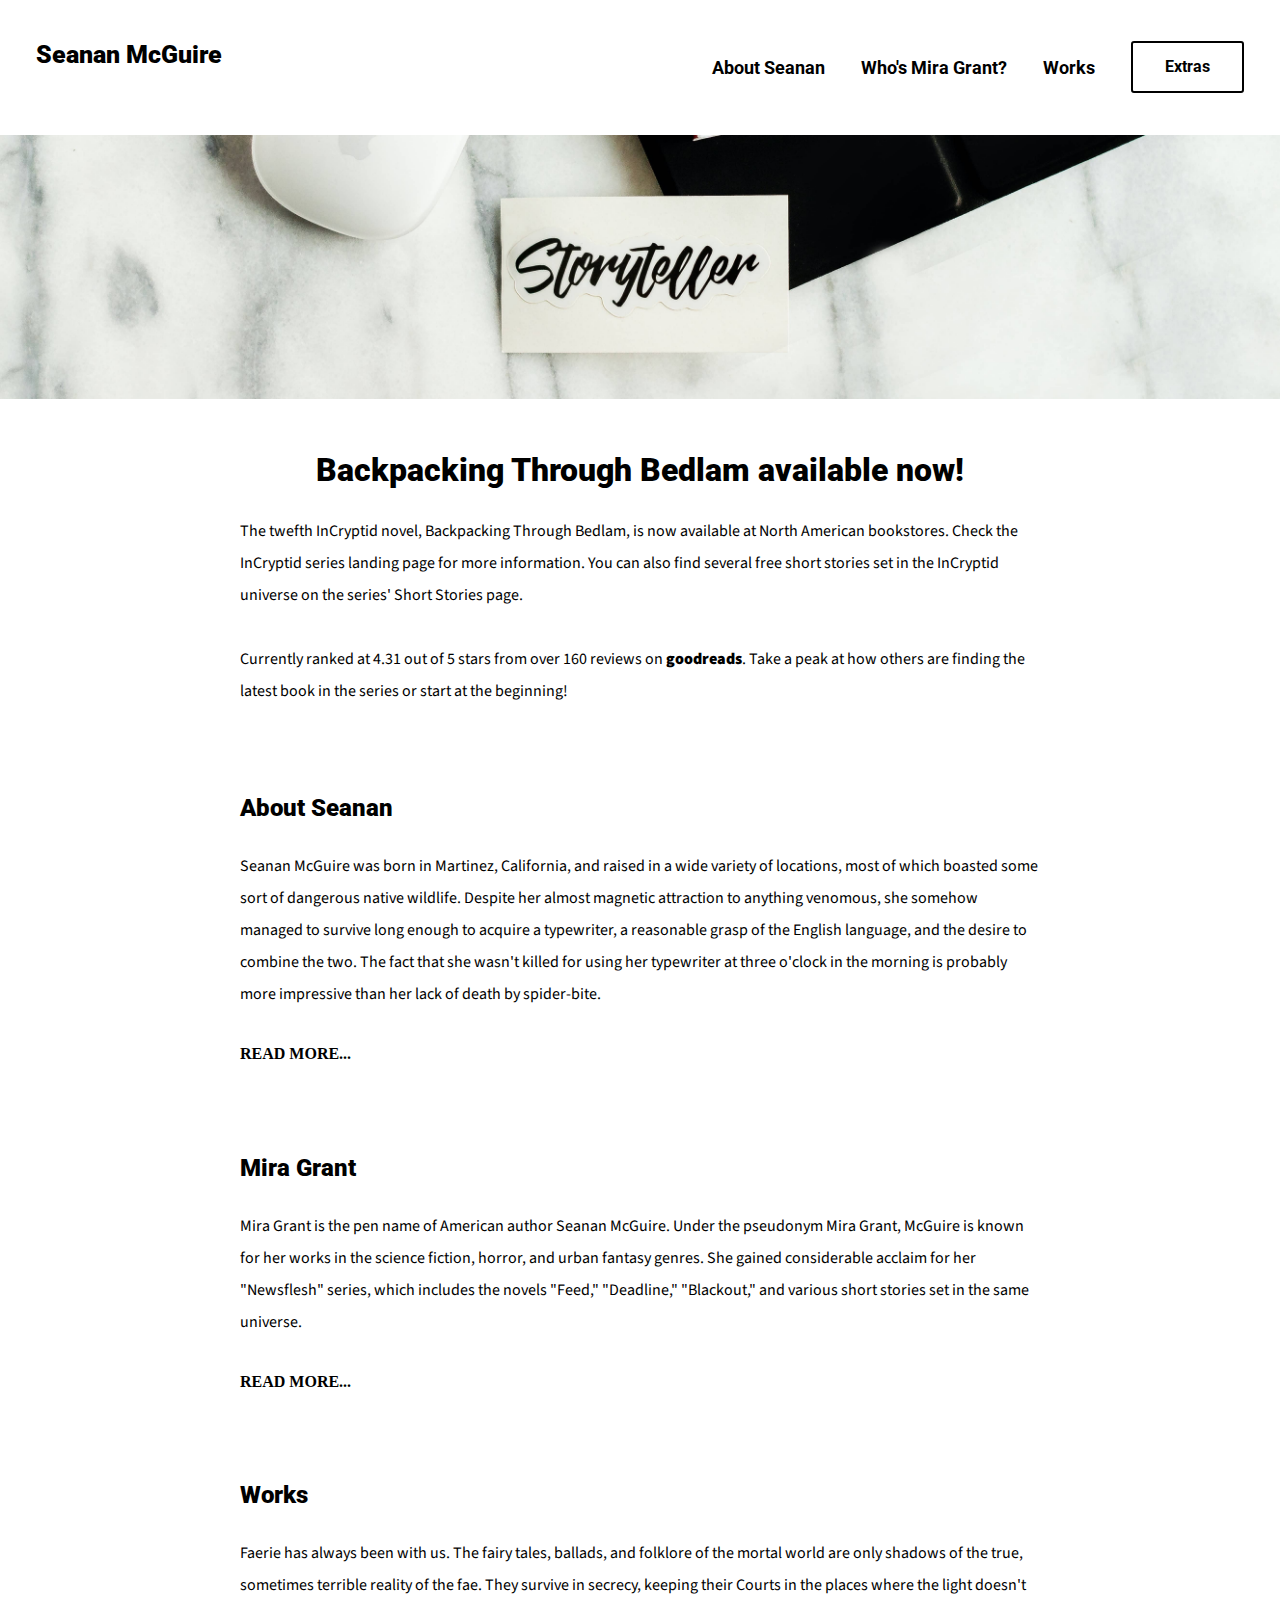
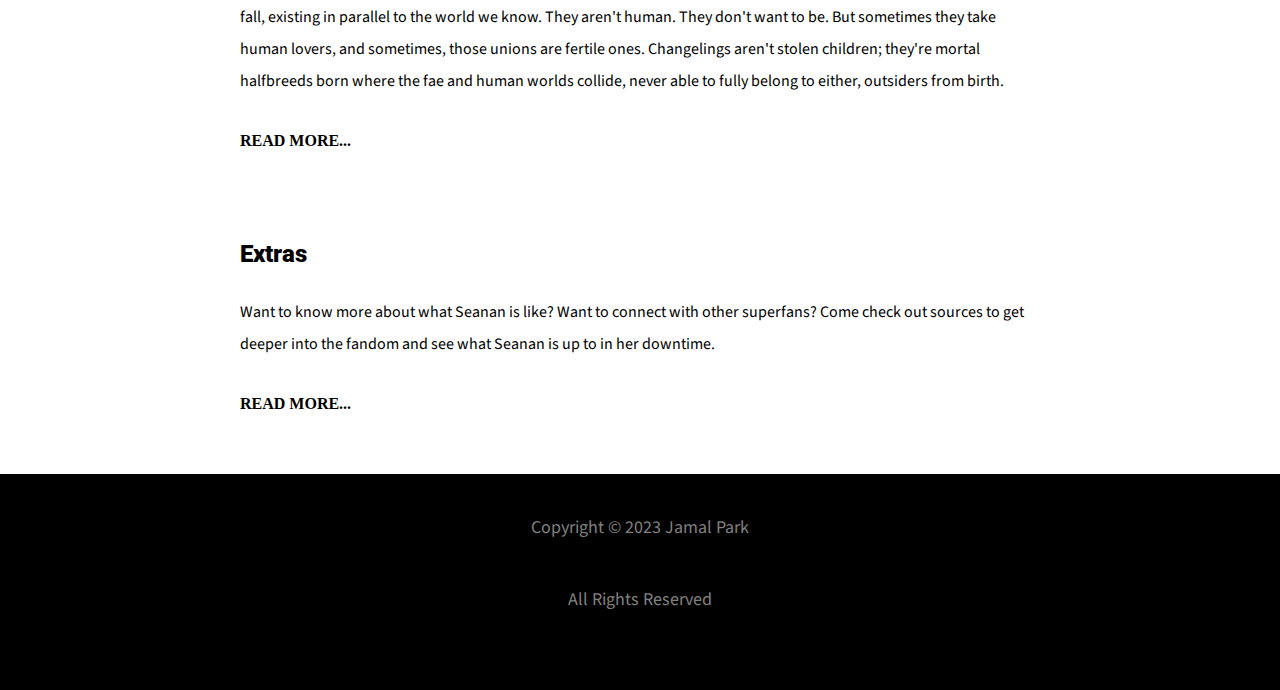
==== commit 0d5d00e9: "mira grant added" ====
--- a/index.html
+++ b/index.html
@@ -20,7 +20,7 @@
                     <h2 class="home"> <a href="index.html">Seanan McGuire</a></h2>
                     <nav class="desktop">
                         <li> <a href="about.html">About Seanan</a></li>
-                        <li><a href="news.html">News</a></li>
+                        <li><a href="news.html">Who's Mira Grant?</a></li>
                         <li><a href="works.html">Works</a></li>
                         <a href="extras.html"><button class="extras">Extras</button></a>
                     </nav>
@@ -37,7 +37,7 @@
         
                       <ul class="menu__box">
                       <li><a class="menu__item" href="about.html">About Seanan</a></li>
-                      <li><a class="menu__item" href="news.html">News</a></li>
+                      <li><a class="menu__item" href="news.html">Who's Mira Grant?</a></li>
                       <li><a class="menu__item" href="works.html">Works</a></li>
                       <li><a class="menu__item" href="extras.html">Extras</a></li>
                             </ul>
@@ -64,8 +64,8 @@
                  <a href="about.html" class="readmore">READ MORE...</a> 
             </section>
             <section class="samples">
-                <h2>News</h2>
-                <p>Lorem ipsum dolor sit amet consectetur adipisicing elit. Iste accusamus impedit ea aliquam itaque blanditiis id autem consequatur natus non esse animi temporibus ad unde provident incidunt, maiores architecto qui cupiditate rerum porro, reprehenderit sequi pariatur eaque? Nam magni, nihil tenetur adipisci velit molestiae cum deleniti facere, unde vero recusandae animi repudiandae itaque nemo cupiditate, modi ad rerum earum expedita perferendis dicta corporis. Expedita accusantium quia nisi repellendus, debitis consequatur quidem atque exercitationem laborum! Molestiae maiores quidem deleniti sed nihil maxime? Ipsa quasi dolorum provident?</p>
+                <h2>Mira Grant</h2>
+                <p>Mira Grant is the pen name of American author Seanan McGuire. Under the pseudonym Mira Grant, McGuire is known for her works in the science fiction, horror, and urban fantasy genres. She gained considerable acclaim for her "Newsflesh" series, which includes the novels "Feed," "Deadline," "Blackout," and various short stories set in the same universe.</p>
                 <a href="news.html" class="readmore">READ MORE...</a> 
             </section>
             <section class="samples">
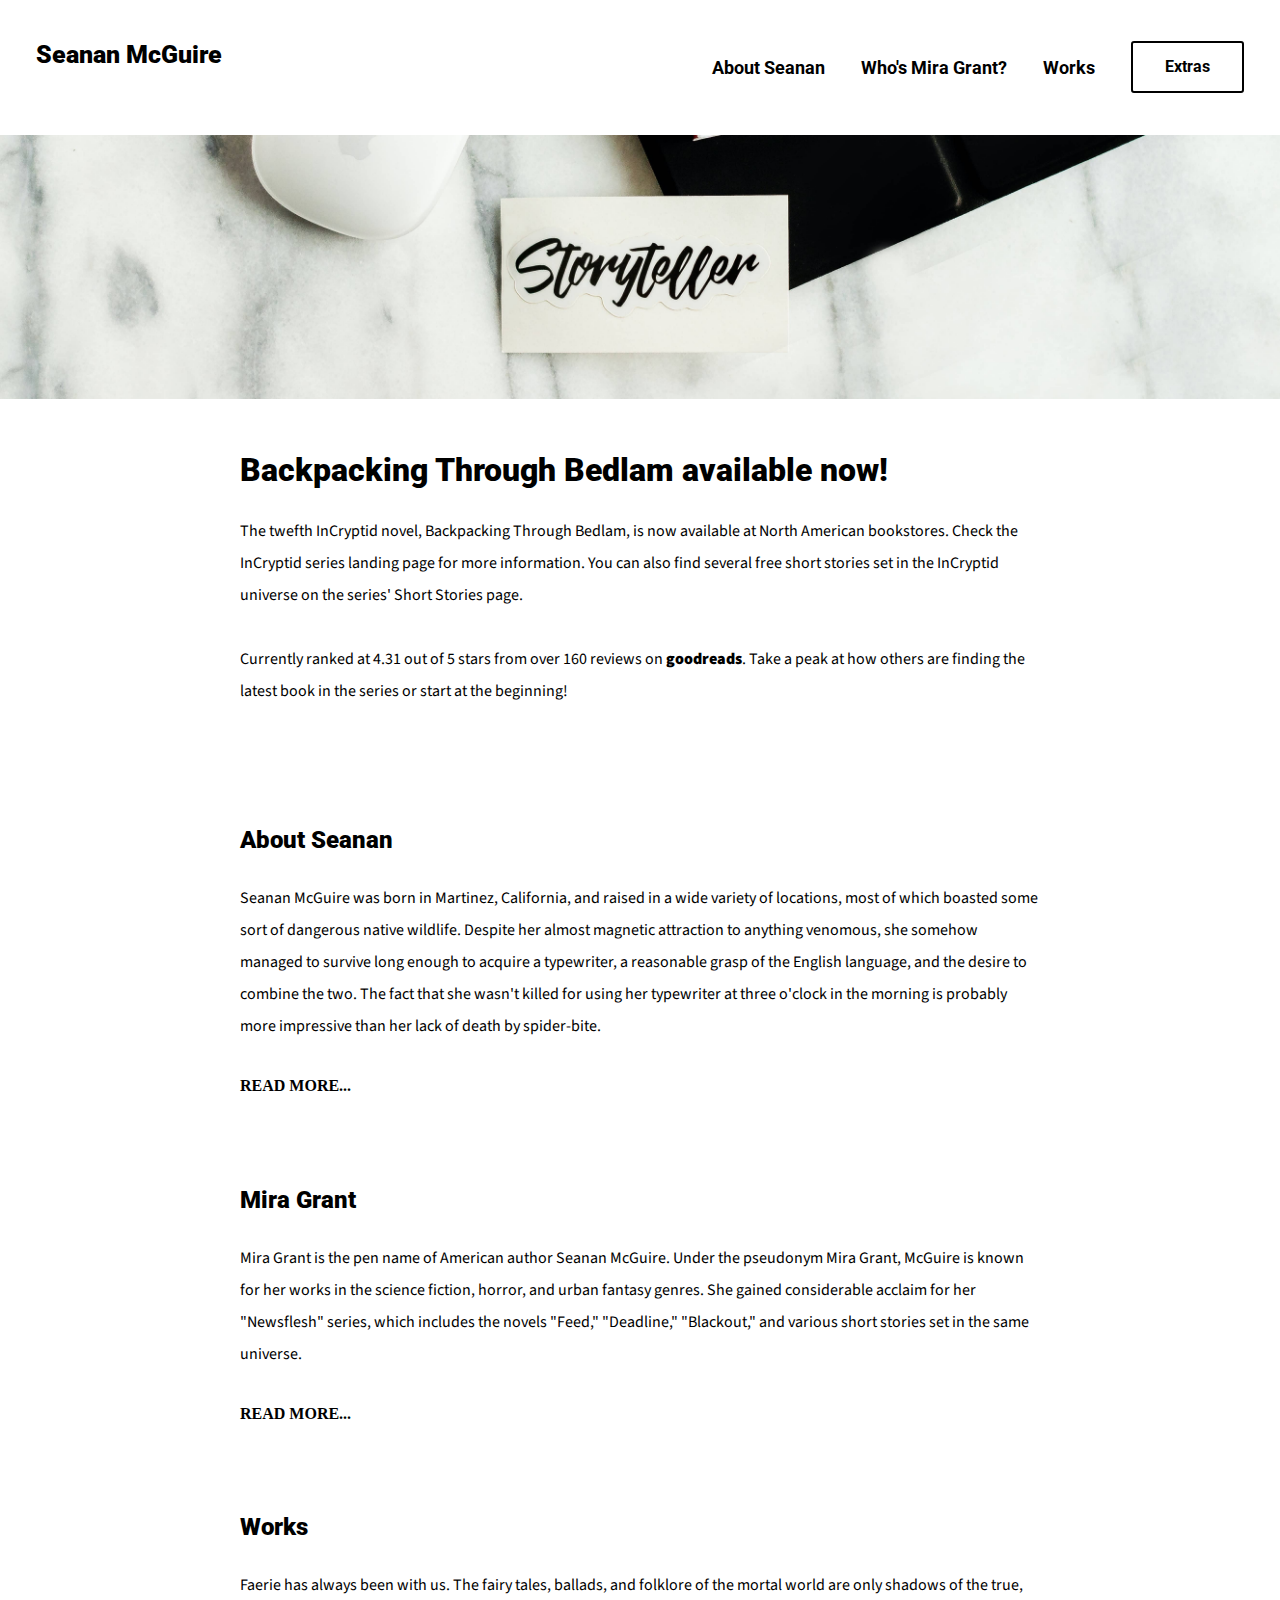
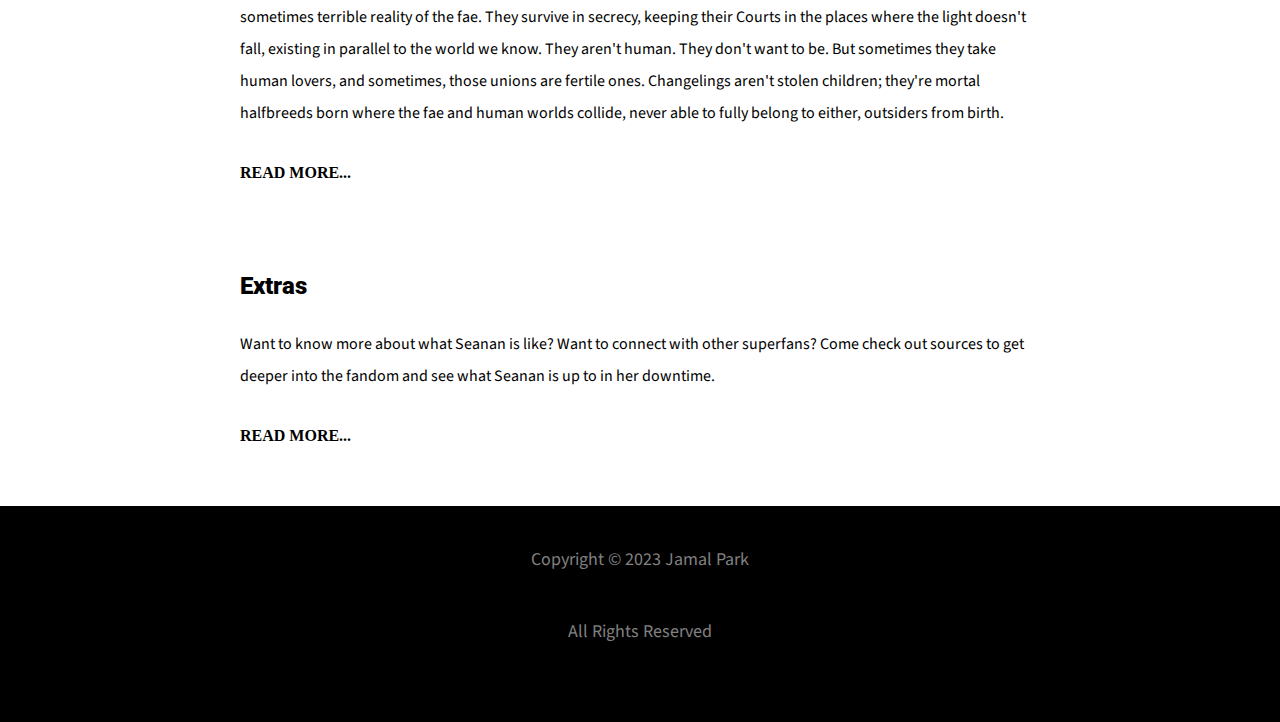
==== commit 0b151ee9: "alignment" ====
--- a/index.html
+++ b/index.html
@@ -17,12 +17,12 @@
         
             <header>
                 <div class="top-bar">
-                    <h2 class="home"> <a href="index.html">Seanan McGuire</a></h2>
+                    <h2 class="home"> <a href="/">Seanan McGuire</a></h2>
                     <nav class="desktop">
-                        <li> <a href="about.html">About Seanan</a></li>
-                        <li><a href="news.html">Who's Mira Grant?</a></li>
-                        <li><a href="works.html">Works</a></li>
-                        <a href="extras.html"><button class="extras">Extras</button></a>
+                        <li> <a href="/about">About Seanan</a></li>
+                        <li><a href="/news">Who's Mira Grant?</a></li>
+                        <li><a href="/works">Works</a></li>
+                        <a href="/extras"><button class="extras">Extras</button></a>
                     </nav>
                 
               
@@ -51,7 +51,7 @@
                 <img src="assets/one.jpg" alt="pen">
             </section>
     
-            <section class="hero">
+            <section class="samples">
                 <h1>Backpacking Through Bedlam available now!</h1>
                 <p>The twefth InCryptid novel, Backpacking Through Bedlam, is now available at North American bookstores. Check the InCryptid series landing page for more information. You can also find several free short stories set in the InCryptid universe on the series' Short Stories page.</p>
 
--- a/custom.css
+++ b/custom.css
@@ -210,9 +210,10 @@
   flex-direction: column;
   text-align: left;
   padding: 2% 10%;
-  max-width: 95vw;
+  /* max-width: 95vw; */
   margin-bottom: 2em;
   align-self: center;
+ 
 
 }
 ol{
@@ -273,23 +274,23 @@
   margin-right: auto;
 }
 
-.hero{
+.hero {
   display:flex;
   flex-direction: column;
   text-align: left;
   padding: 2% 5%;
-}
+
+}
+
 
 .samples{
   display:flex;
   flex-direction: column;
   text-align: left;
   padding: 2% 5%;
-
   max-width: 95vw;
   margin-bottom: 2em;
   align-self: center;
-
 }
 
 button.linkage{
